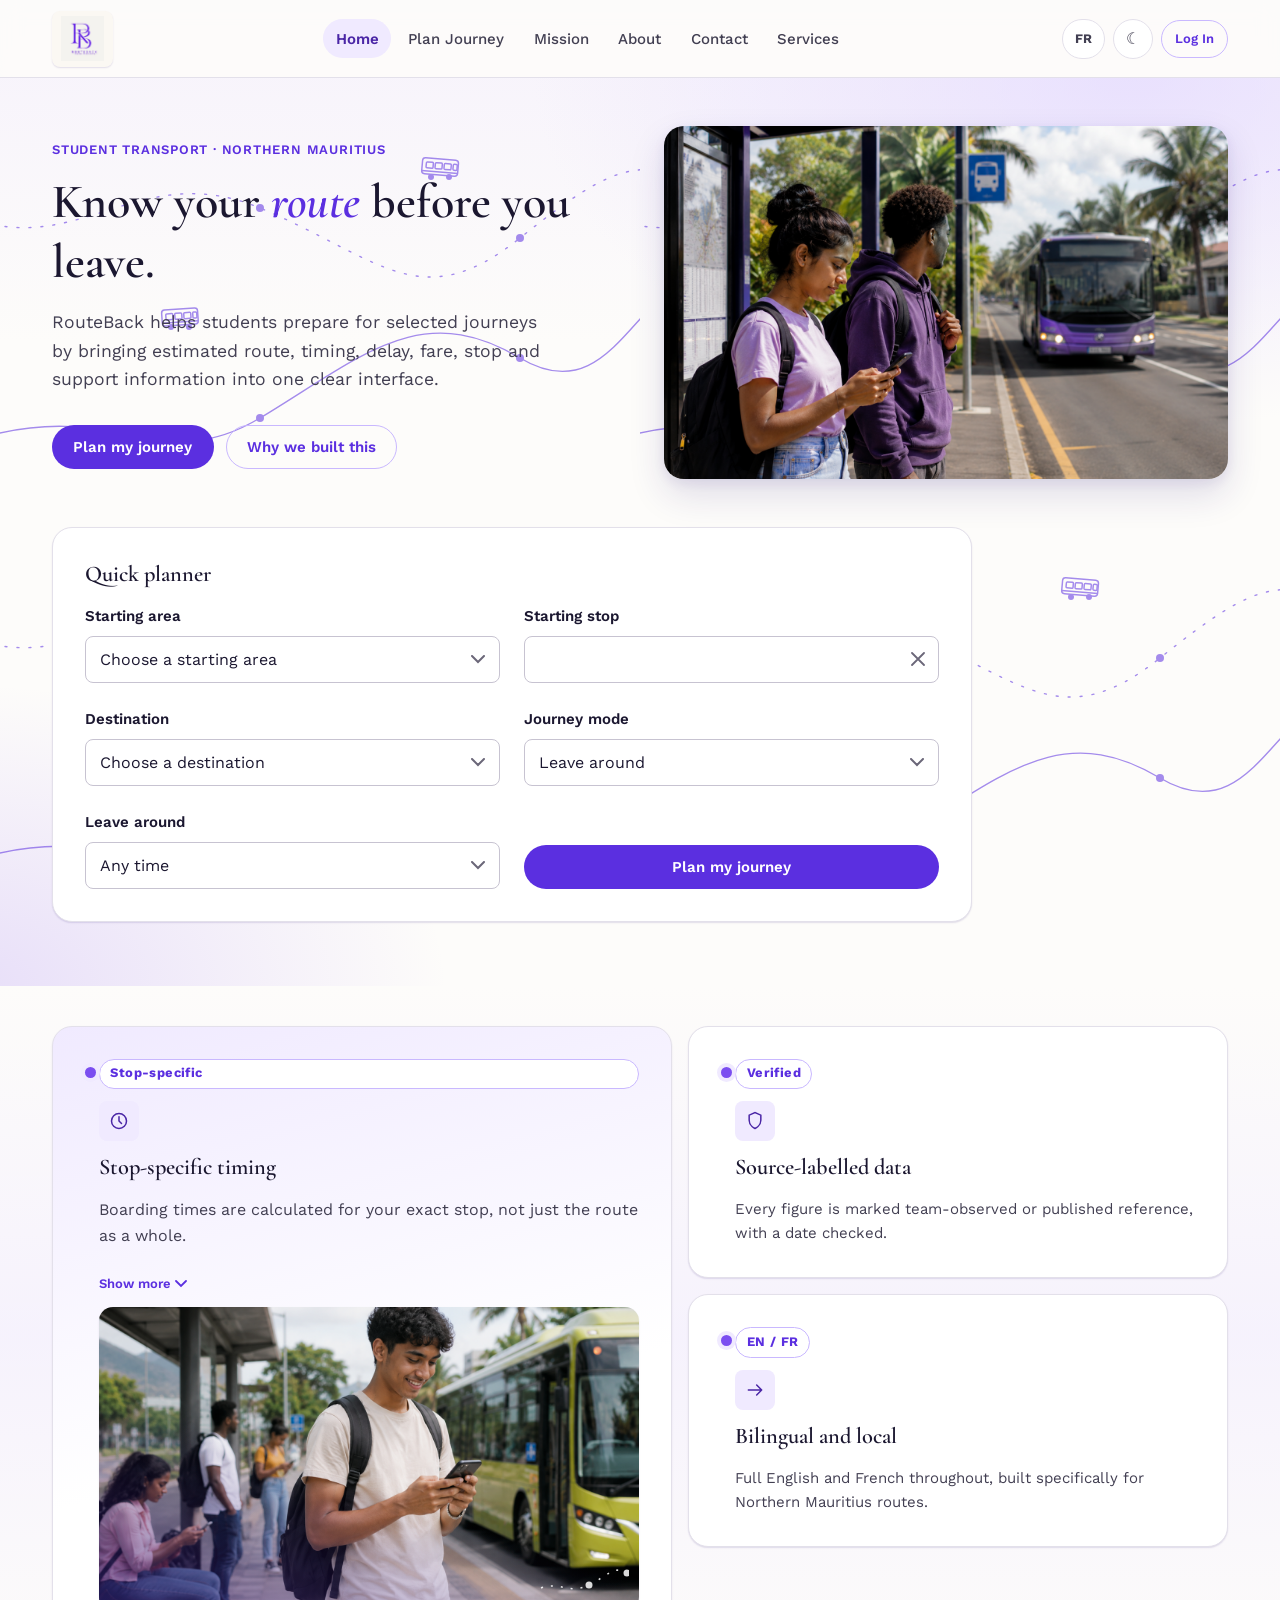
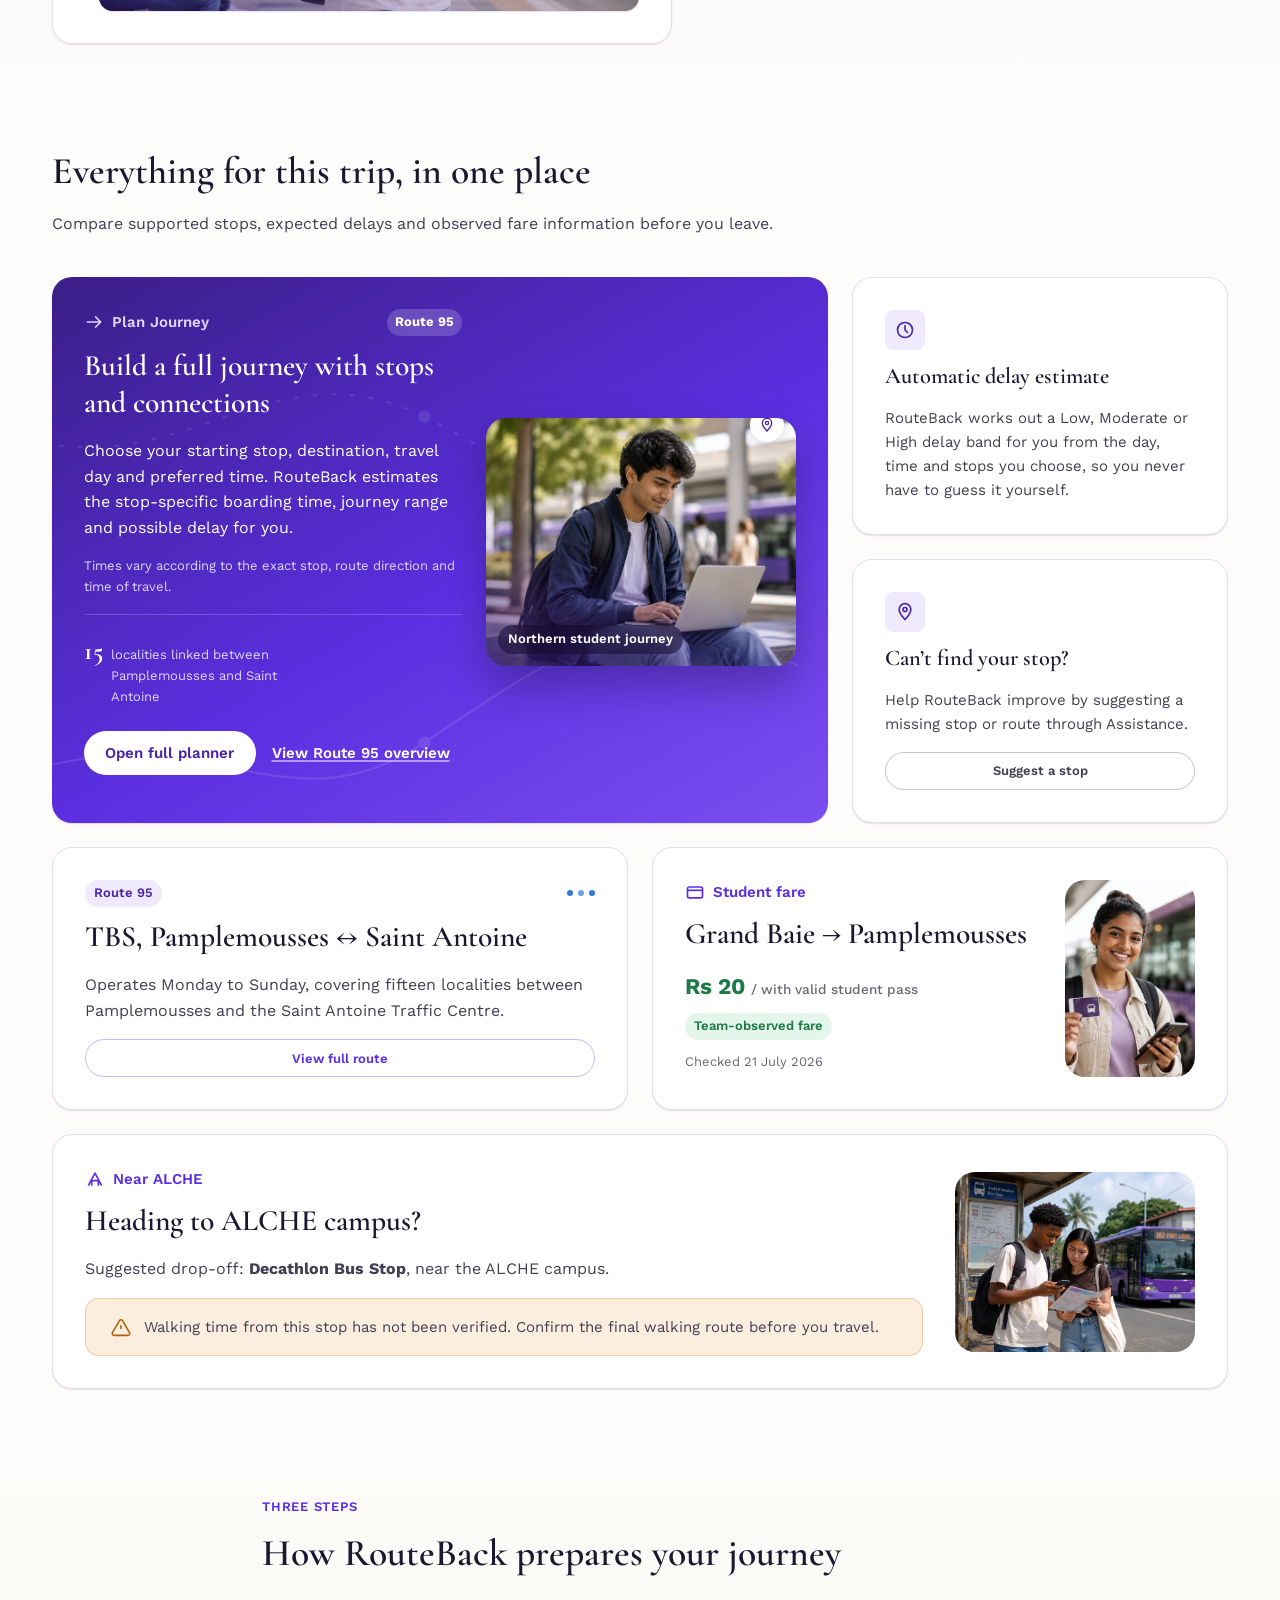
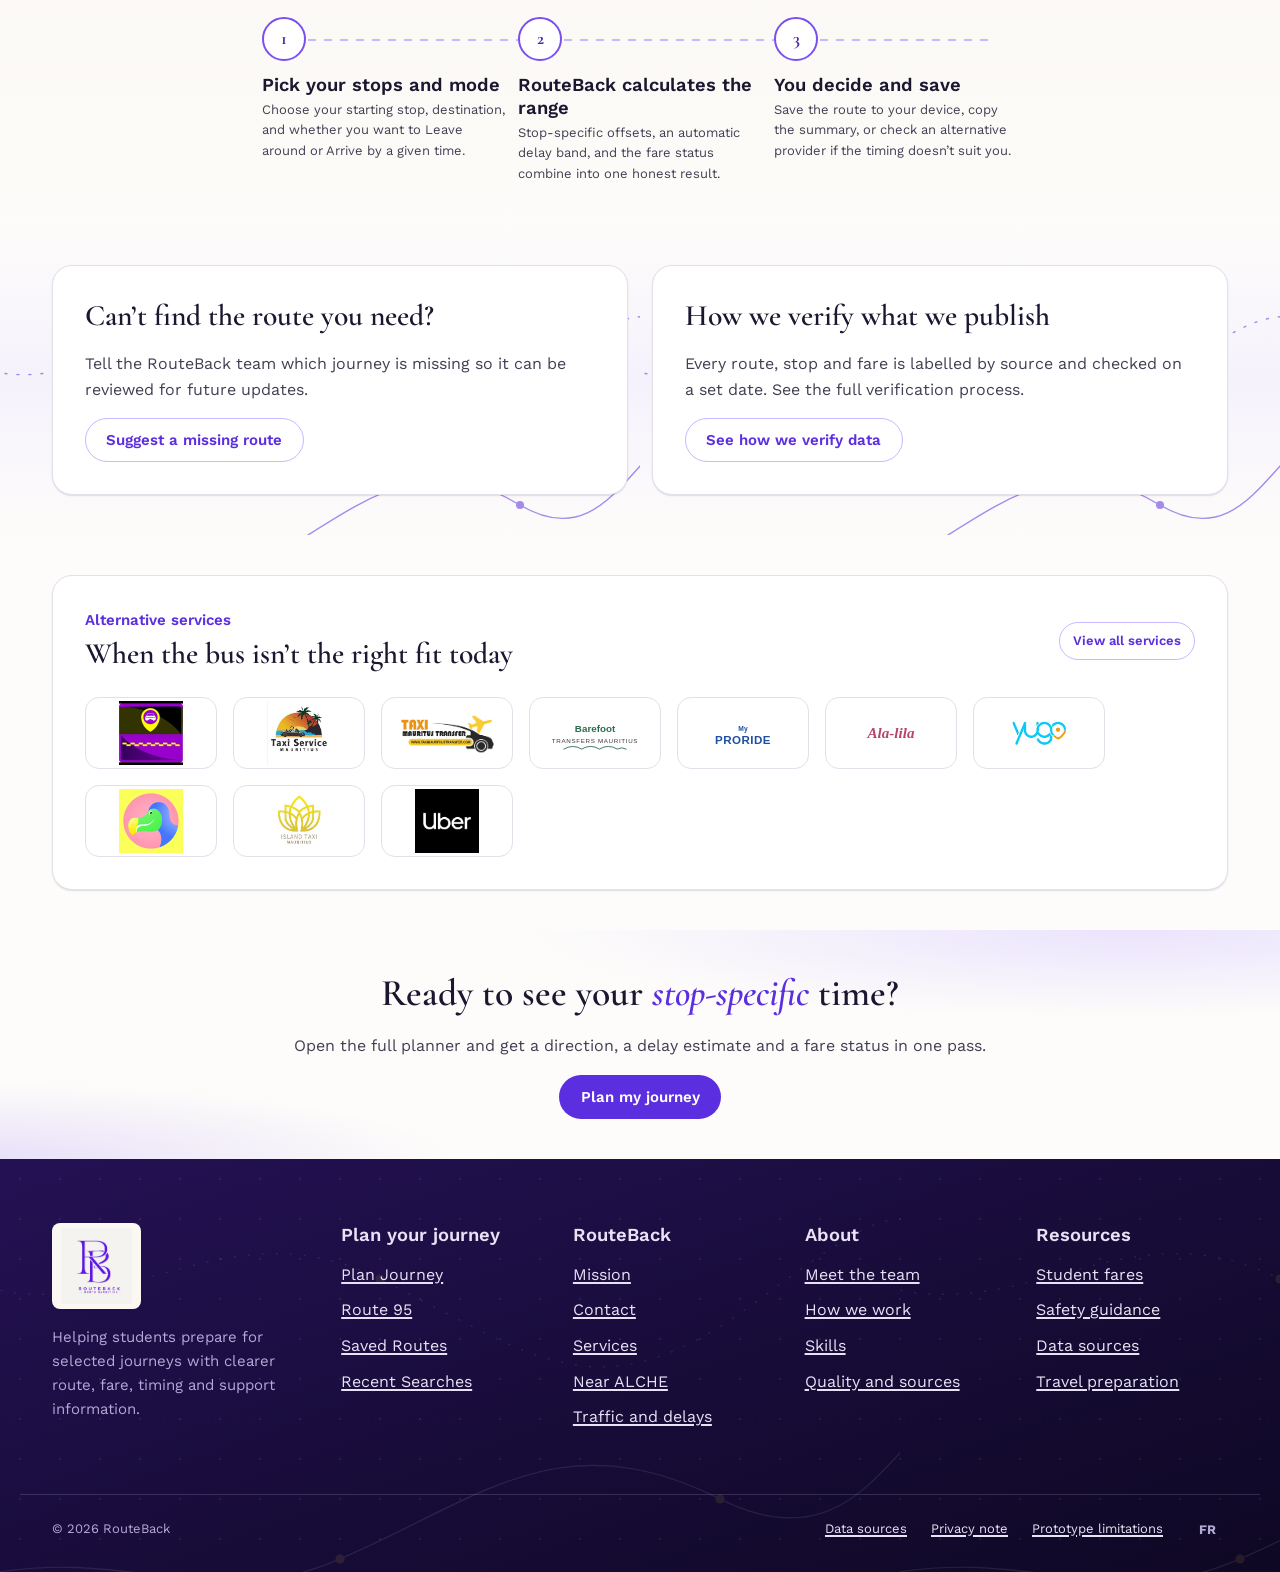
==== index.html @ 8282cd16 "Add design system, all JavaScript, and Home page" ====
<!doctype html>
<html lang="en">
<head>
<meta charset="UTF-8">
<meta name="viewport" content="width=device-width, initial-scale=1">
<title>RouteBack | Home</title>
<meta name="description" content="RouteBack helps students prepare for selected journeys in Northern Mauritius with route, timing, fare, stop and support information in one place.">
<link rel="icon" type="image/svg+xml" href="images/logo/favicon.svg">
<link rel="icon" type="image/jpeg" sizes="32x32" href="images/logo/favicon-32.jpg">
<link rel="icon" type="image/jpeg" sizes="48x48" href="images/logo/favicon-48.jpg">
<link rel="apple-touch-icon" href="images/logo/apple-touch-icon.jpg">

<link rel="preconnect" href="https://fonts.googleapis.com">
<link rel="preconnect" href="https://fonts.gstatic.com" crossorigin>
<link href="https://fonts.googleapis.com/css2?family=Cormorant+Garamond:ital,wght@0,500;0,600;0,700;1,500;1,600&family=Work+Sans:wght@400;500;600;700&display=swap" rel="stylesheet">
<link rel="stylesheet" href="shared/css/main.css">
</head>
<body data-page="home">
<a class="skip-link" href="#main">Skip to content</a>
<header id="site-header" class="site-header"></header>

<main id="main">

  <!-- ============ HERO ============ -->
  <section class="section pattern-wash" style="padding-top:var(--space-8);position:relative;overflow:hidden;">
    <div class="pattern-layer" aria-hidden="true"></div>
    <div class="pattern-transit" aria-hidden="true" style="position:absolute;inset:0;z-index:0;"></div>
    <div class="container" style="position:relative;z-index:1;">
      <div class="grid-2" style="align-items:center;gap:var(--space-8);">
        <div>
          <p class="eyebrow" data-i18n>
            <span lang="en" data-i18n>Student transport · Northern Mauritius</span><span lang="fr" data-i18n>Transport étudiant · Nord de Maurice</span>
          </p>
          <h1>
            <span lang="en" data-i18n>Know your <em class="accent">route</em> before you leave.</span>
            <span lang="fr" data-i18n>Connaissez votre <em class="accent">trajet</em> avant de partir.</span>
          </h1>
          <p style="font-size:1.1rem;max-width:46ch;">
            <span lang="en" data-i18n>RouteBack helps students prepare for selected journeys by bringing estimated route, timing, delay, fare, stop and support information into one clear interface.</span>
            <span lang="fr" data-i18n>RouteBack aide les étudiants à préparer certains trajets en réunissant dans une seule interface claire des informations estimées sur la route, les horaires, les retards, les tarifs, les arrêts et l’assistance.</span>
          </p>
          <div class="cluster gap-3" style="margin-top:var(--space-6);">
            <a class="btn btn-primary" href="planner.html">
              <span lang="en" data-i18n>Plan my journey</span><span lang="fr" data-i18n>Planifier mon trajet</span>
            </a>
            <a class="btn btn-secondary" href="mission.html">
              <span lang="en" data-i18n>Why we built this</span><span lang="fr" data-i18n>Pourquoi nous avons créé ceci</span>
            </a>
          </div>
        </div>
        <div class="rounded-lg aspect-wide" style="box-shadow:var(--shadow-lg);">
          <img class="img-cover" src="images/hero/timetable-board-purple-bus.jpg" alt="Two students check a bus timetable board as a purple RouteBack-area bus approaches the stop.">
        </div>
      </div>

      <!-- Quick planner -->
      <div class="card" style="margin-top:var(--space-8);max-width:920px;">
        <h2 style="font-size:var(--fs-h4);">
          <span lang="en" data-i18n>Quick planner</span><span lang="fr" data-i18n>Planificateur rapide</span>
        </h2>
        <form id="quick-planner-form" novalidate>
          <div class="field-row field-row-2" style="grid-template-columns:1fr 1fr;">
            <div class="field">
              <label for="qp-start"><span lang="en" data-i18n>Starting area</span><span lang="fr" data-i18n>Zone de départ</span></label>
              <select id="qp-start" name="start" required></select>
            </div>
            <div class="field">
              <label for="qp-start-stop"><span lang="en" data-i18n>Starting stop</span><span lang="fr" data-i18n>Arrêt de départ</span></label>
              <select id="qp-start-stop" name="startStop"></select>
            </div>
          </div>
          <div class="field-row field-row-2" style="grid-template-columns:1fr 1fr;">
            <div class="field">
              <label for="qp-dest"><span lang="en" data-i18n>Destination</span><span lang="fr" data-i18n>Destination</span></label>
              <select id="qp-dest" name="dest" required></select>
            </div>
            <div class="field">
              <label for="qp-mode"><span lang="en" data-i18n>Journey mode</span><span lang="fr" data-i18n>Mode de trajet</span></label>
              <select id="qp-mode" name="mode"></select>
            </div>
          </div>
          <div class="field-row field-row-2" style="grid-template-columns:1fr 1fr;align-items:end;">
            <div class="field" style="margin-bottom:0;">
              <label for="qp-time" id="qp-time-label"><span lang="en" data-i18n>Leave around</span><span lang="fr" data-i18n>Partir vers</span></label>
              <select id="qp-time" name="time"></select>
            </div>
            <div class="field" style="margin-bottom:0;">
              <button type="submit" class="btn btn-primary btn-block">
                <span lang="en" data-i18n>Plan my journey</span><span lang="fr" data-i18n>Planifier mon trajet</span>
              </button>
            </div>
          </div>
          <p class="field-error" id="qp-error" role="alert" style="display:none;">
            <span lang="en" data-i18n>Please choose a different starting area and destination.</span><span lang="fr" data-i18n>Veuillez choisir une zone de départ et une destination différentes.</span>
          </p>
        </form>
      </div>
    </div>
  </section>

  <!-- ============ KEY BENEFITS ============ -->
  <section class="section section--tight section-wash-lavender">
    <div class="container">
      <div class="benefit-composition">
        <article class="card benefit-anchor benefit-card reveal">
          <span class="benefit-chip"><span lang="en" data-i18n>Stop-specific</span><span lang="fr" data-i18n>Spécifique à l’arrêt</span></span>
          <div class="card-icon" aria-hidden="true"><svg width="20" height="20" viewBox="0 0 24 24" fill="none"><circle cx="12" cy="12" r="9" stroke="currentColor" stroke-width="1.8"/><path d="M12 7v5l3 3" stroke="currentColor" stroke-width="1.8" stroke-linecap="round"/></svg></div>
          <h4 style="margin-top:var(--space-3);"><span lang="en" data-i18n>Stop-specific timing</span><span lang="fr" data-i18n>Horaire spécifique à l’arrêt</span></h4>
          <p><span lang="en" data-i18n>Boarding times are calculated for your exact stop, not just the route as a whole.</span><span lang="fr" data-i18n>Les heures d’embarquement sont calculées pour votre arrêt exact, pas seulement pour la ligne dans son ensemble.</span></p>
          <button type="button" class="benefit-more-toggle" aria-expanded="false" data-benefit-more>
            <span lang="en" data-i18n>Show more</span><span lang="fr" data-i18n>En savoir plus</span>
            <svg class="chev" width="12" height="8" viewBox="0 0 12 8" fill="none" aria-hidden="true"><path d="M1 1l5 5 5-5" stroke="currentColor" stroke-width="1.8" fill="none" stroke-linecap="round"/></svg>
          </button>
          <p class="benefit-more-detail">
            <span lang="en" data-i18n>Route 95 keeps cumulative-minute offsets for ten team-timed stops, so Decathlon Bus Stop and SSRN Bus Stop show different boarding times from the same departure, instead of one flat duration for the whole route.</span>
            <span lang="fr" data-i18n>La ligne 95 conserve des décalages en minutes cumulées pour dix arrêts chronométrés par l’équipe, afin que l’arrêt Decathlon et l’arrêt SSRN affichent des heures d’embarquement différentes pour un même départ, plutôt qu’une seule durée fixe pour toute la ligne.</span>
          </p>
          <div class="benefit-anchor-media">
            <img class="img-cover" src="images/hero/bus-stop-phone-check.jpg" alt="A student checks the time on their phone while waiting at a bus stop.">
            <svg class="benefit-illustration" width="90" height="70" viewBox="0 0 90 70" fill="none" aria-hidden="true">
              <g stroke="#fff" stroke-width="1.6" opacity="0.85">
                <path d="M2 55 C 22 48, 30 62, 50 52 S 75 32, 88 40" stroke-dasharray="2 8" fill="none"/>
                <circle cx="50" cy="52" r="3.5" fill="#fff" stroke="none"/>
                <circle cx="88" cy="40" r="3.5" fill="#fff" stroke="none"/>
              </g>
            </svg>
          </div>
        </article>

        <div class="benefit-side-stack">
          <article class="card benefit-card reveal reveal-delay-1">
            <span class="benefit-chip"><span lang="en" data-i18n>Verified</span><span lang="fr" data-i18n>Vérifié</span></span>
            <div class="card-icon" aria-hidden="true"><svg width="20" height="20" viewBox="0 0 24 24" fill="none"><path d="M12 21s7-3.5 7-10V5l-7-3-7 3v6c0 6.5 7 10 7 10z" stroke="currentColor" stroke-width="1.8"/></svg></div>
            <h4 style="margin-top:var(--space-3);"><span lang="en" data-i18n>Source-labelled data</span><span lang="fr" data-i18n>Données sourcées</span></h4>
            <p style="font-size:var(--fs-small);"><span lang="en" data-i18n>Every figure is marked team-observed or published reference, with a date checked.</span><span lang="fr" data-i18n>Chaque donnée est marquée observée par l’équipe ou référence publiée, avec une date de vérification.</span></p>
          </article>
          <article class="card benefit-card reveal reveal-delay-2">
            <span class="benefit-chip"><span lang="en" data-i18n>EN / FR</span><span lang="fr" data-i18n>EN / FR</span></span>
            <div class="card-icon" aria-hidden="true"><svg width="20" height="20" viewBox="0 0 24 24" fill="none"><path d="M4 12h16M14 6l6 6-6 6" stroke="currentColor" stroke-width="1.8" stroke-linecap="round" stroke-linejoin="round"/></svg></div>
            <h4 style="margin-top:var(--space-3);"><span lang="en" data-i18n>Bilingual and local</span><span lang="fr" data-i18n>Bilingue et local</span></h4>
            <p style="font-size:var(--fs-small);"><span lang="en" data-i18n>Full English and French throughout, built specifically for Northern Mauritius routes.</span><span lang="fr" data-i18n>Anglais et français complets partout, conçu spécifiquement pour les lignes du Nord de Maurice.</span></p>
          </article>
        </div>
      </div>
    </div>
  </section>

  <!-- ============ BENTO ============ -->
  <section class="section" id="highlights">
    <div class="container">
      <div class="section-head">
        <h2><span lang="en" data-i18n>Everything for this trip, in one place</span><span lang="fr" data-i18n>Tout pour ce trajet, en un seul endroit</span></h2>
        <p><span lang="en" data-i18n>Compare supported stops, expected delays and observed fare information before you leave.</span><span lang="fr" data-i18n>Comparez les arrêts pris en charge, les retards attendus et les tarifs observés avant de partir.</span></p>
      </div>

      <div class="bento">
        <!-- Anchor: Plan Journey -->
        <article class="card bento-card bento-anchor feature-card reveal">
          <div class="feature-card-body">
            <div>
              <div class="card-eyebrow">
                <svg width="20" height="20" viewBox="0 0 24 24" fill="none" aria-hidden="true"><path d="M4 12h16M14 6l6 6-6 6" stroke="currentColor" stroke-width="2" stroke-linecap="round" stroke-linejoin="round"/></svg>
                <span lang="en" data-i18n>Plan Journey</span><span lang="fr" data-i18n>Planifier un trajet</span>
                <span class="deco-route-chip" style="background:rgba(255,255,255,0.18);color:#fff;margin-left:auto;">Route 95</span>
              </div>
              <h3><span lang="en" data-i18n>Build a full journey with stops and connections</span><span lang="fr" data-i18n>Construisez un trajet complet avec arrêts et correspondances</span></h3>
              <p>
                <span lang="en" data-i18n>Choose your starting stop, destination, travel day and preferred time. RouteBack estimates the stop-specific boarding time, journey range and possible delay for you.</span>
                <span lang="fr" data-i18n>Choisissez votre arrêt de départ, votre destination, votre jour de voyage et l’heure souhaitée. RouteBack estime pour vous l’heure d’embarquement spécifique à l’arrêt, la plage horaire du trajet et le retard possible.</span>
              </p>
              <p style="font-size:var(--fs-tiny);color:var(--rb-lavender-200);">
                <span lang="en" data-i18n>Times vary according to the exact stop, route direction and time of travel.</span>
                <span lang="fr" data-i18n>Les horaires varient selon l’arrêt exact, la direction de la ligne et l’heure du trajet.</span>
              </p>
              <div class="feature-stat">
                <strong>15</strong>
                <span><span lang="en" data-i18n>localities linked between Pamplemousses and Saint Antoine</span><span lang="fr" data-i18n>localités reliées entre Pamplemousses et Saint Antoine</span></span>
              </div>
              <div class="feature-actions">
                <a class="btn btn-primary-on-dark" href="planner.html">
                  <span lang="en" data-i18n>Open full planner</span><span lang="fr" data-i18n>Ouvrir le planificateur complet</span>
                </a>
                <a class="feature-link-ghost" href="planner.html#route-95"><span lang="en" data-i18n>View Route 95 overview</span><span lang="fr" data-i18n>Voir l’aperçu de la ligne 95</span></a>
              </div>
            </div>
            <div class="feature-image-frame">
              <span class="feature-marker" aria-hidden="true">
                <svg width="16" height="16" viewBox="0 0 24 24" fill="none"><path d="M12 21s7-7.2 7-12a7 7 0 10-14 0c0 4.8 7 12 7 12z" stroke="currentColor" stroke-width="2"/><circle cx="12" cy="9" r="2.4" stroke="currentColor" stroke-width="2"/></svg>
              </span>
              <img class="img-cover" src="images/hero/solo-laptop-bench.jpg" alt="A student plans a journey on a laptop outside, with a bus visible in the background.">
              <span class="feature-image-caption"><span lang="en" data-i18n>Northern student journey</span><span lang="fr" data-i18n>Trajet étudiant du Nord</span></span>
            </div>
          </div>
        </article>

        <div class="bento-side-stack">
          <article class="card bento-card bento-small reveal reveal-delay-1" id="traffic" style="flex:1;">
            <div class="card-icon" aria-hidden="true">
              <svg width="20" height="20" viewBox="0 0 24 24" fill="none"><circle cx="12" cy="12" r="9" stroke="currentColor" stroke-width="2"/><path d="M12 7v5l3 3" stroke="currentColor" stroke-width="2" stroke-linecap="round"/></svg>
            </div>
            <h4 style="margin-top:var(--space-3);"><span lang="en" data-i18n>Automatic delay estimate</span><span lang="fr" data-i18n>Estimation automatique du retard</span></h4>
            <p style="font-size:var(--fs-small);">
              <span lang="en" data-i18n>RouteBack works out a Low, Moderate or High delay band for you from the day, time and stops you choose, so you never have to guess it yourself.</span>
              <span lang="fr" data-i18n>RouteBack calcule pour vous une bande de retard Faible, Modérée ou Élevée selon le jour, l’heure et les arrêts choisis, vous n’avez jamais à la deviner vous-même.</span>
            </p>
          </article>
          <article class="card bento-card bento-small pattern-pin-accent reveal reveal-delay-2" style="flex:1;">
            <div class="card-icon" aria-hidden="true">
              <svg width="20" height="20" viewBox="0 0 24 24" fill="none"><path d="M12 21s7-7.2 7-12a7 7 0 10-14 0c0 4.8 7 12 7 12z" stroke="currentColor" stroke-width="2"/><circle cx="12" cy="9" r="2.4" stroke="currentColor" stroke-width="2"/></svg>
            </div>
            <h4 style="margin-top:var(--space-3);"><span lang="en" data-i18n>Can’t find your stop?</span><span lang="fr" data-i18n>Vous ne trouvez pas votre arrêt ?</span></h4>
            <p style="font-size:var(--fs-small);">
              <span lang="en" data-i18n>Help RouteBack improve by suggesting a missing stop or route through Assistance.</span>
              <span lang="fr" data-i18n>Aidez RouteBack à s’améliorer en suggérant un arrêt ou une ligne manquante via Assistance.</span>
            </p>
            <a class="btn btn-ghost btn-sm" style="margin-top:auto;" href="contact.html"><span lang="en" data-i18n>Suggest a stop</span><span lang="fr" data-i18n>Suggérer un arrêt</span></a>
          </article>
        </div>

        <!-- Route 95 overview -->
        <article class="card bento-card bento-medium reveal" id="route-95">
          <div class="card-eyebrow">
            <span class="tag tag-brand">Route 95</span>
            <span class="deco-stop-sequence" aria-hidden="true" style="margin-left:auto;">
              <span class="dot dot-info"></span><span class="dot dot-info"></span><span class="dot dot-info"></span>
            </span>
          </div>
          <h3><span lang="en" data-i18n>TBS, Pamplemousses ↔ Saint Antoine</span><span lang="fr" data-i18n>TBS, Pamplemousses ↔ Saint Antoine</span></h3>
          <p><span lang="en" data-i18n>Operates Monday to Sunday, covering fifteen localities between Pamplemousses and the Saint Antoine Traffic Centre.</span><span lang="fr" data-i18n>Circule du lundi au dimanche, desservant quinze localités entre Pamplemousses et le Traffic Centre de Saint Antoine.</span></p>
          <a class="btn btn-secondary btn-sm" style="margin-top:auto;" href="planner.html#route-95"><span lang="en" data-i18n>View full route</span><span lang="fr" data-i18n>Voir l’itinéraire complet</span></a>
        </article>

        <!-- Fare card -->
        <article class="card bento-card bento-medium reveal reveal-delay-1" id="fares" style="flex-direction:row;flex-wrap:wrap;gap:var(--space-5);">
          <div style="flex:1;min-width:180px;">
            <div class="card-eyebrow">
              <svg width="20" height="20" viewBox="0 0 24 24" fill="none" aria-hidden="true"><rect x="3" y="6" width="18" height="13" rx="2" stroke="currentColor" stroke-width="2"/><path d="M3 10h18" stroke="currentColor" stroke-width="2"/></svg>
              <span lang="en" data-i18n>Student fare</span><span lang="fr" data-i18n>Tarif étudiant</span>
            </div>
            <h3><span lang="en" data-i18n>Grand Baie → Pamplemousses</span><span lang="fr" data-i18n>Grand Baie → Pamplemousses</span></h3>
            <p style="font-size:1.4rem;font-weight:700;color:var(--rb-success-700);margin-bottom:var(--space-2);">Rs 20 <span style="font-size:0.85rem;font-weight:500;color:var(--text-muted);">/ <span lang="en" data-i18n>with valid student pass</span><span lang="fr" data-i18n>avec carte étudiante valide</span></span></p>
            <div class="cluster gap-2">
              <span class="tag tag-success"><span lang="en" data-i18n>Team-observed fare</span><span lang="fr" data-i18n>Tarif observé par l’équipe</span></span>
            </div>
            <p class="field-hint" style="margin-top:var(--space-3);"><span lang="en" data-i18n>Checked 21 July 2026</span><span lang="fr" data-i18n>Vérifié le 21 juillet 2026</span></p>
          </div>
          <div class="rounded-lg" style="flex:0 0 130px;min-height:150px;">
            <img class="img-cover" src="images/hero/student-pass-card.jpg" alt="A student holds a bus pass card outside a bus.">
          </div>
        </article>

        <!-- ALCHE -->
        <article class="card bento-card bento-wide reveal" id="alche" style="flex-direction:row;flex-wrap:wrap;gap:var(--space-6);align-items:center;">
          <div style="flex:1;min-width:240px;">
            <div class="card-eyebrow">
              <svg width="20" height="20" viewBox="0 0 24 24" fill="none" aria-hidden="true"><path d="M4 20l8-15 8 15" stroke="currentColor" stroke-width="2" stroke-linejoin="round"/><path d="M8 20v-6h8v6" stroke="currentColor" stroke-width="2"/></svg>
              <span lang="en" data-i18n>Near ALCHE</span><span lang="fr" data-i18n>Près de l’ALCHE</span>
            </div>
            <h3><span lang="en" data-i18n>Heading to ALCHE campus?</span><span lang="fr" data-i18n>Vous allez au campus ALCHE ?</span></h3>
            <p>
              <span lang="en" data-i18n>Suggested drop-off: <strong>Decathlon Bus Stop</strong>, near the ALCHE campus.</span>
              <span lang="fr" data-i18n>Dépose suggérée : <strong>arrêt Decathlon</strong>, près du campus ALCHE.</span>
            </p>
            <div class="notice notice-warning" style="margin-top:var(--space-3);">
              <svg class="notice-icon" viewBox="0 0 24 24" fill="none" aria-hidden="true"><path d="M12 9v4M12 17h.01M10.3 3.9L2.7 17a2 2 0 001.7 3h15.2a2 2 0 001.7-3L13.7 3.9a2 2 0 00-3.4 0z" stroke="currentColor" stroke-width="1.8"/></svg>
              <span><span lang="en" data-i18n>Walking time from this stop has not been verified. Confirm the final walking route before you travel.</span><span lang="fr" data-i18n>Le temps de marche depuis cet arrêt n’a pas été vérifié. Confirmez l’itinéraire à pied avant de voyager.</span></span>
            </div>
          </div>
          <div class="rounded-lg" style="flex:0 0 240px;height:180px;">
            <img class="img-cover" src="images/hero/map-reading-bus-stop.jpg" alt="Two students reading a printed route map at a bus stop signposted Bus Stop / Arrêt d’autobus.">
          </div>
        </article>
      </div>
    </div>
  </section>

  <!-- ============ HOW ROUTEBACK PREPARES A JOURNEY ============ -->
  <section class="section section--tight section-wash-cream">
    <div class="container container--narrow">
      <div class="section-head">
        <p class="eyebrow"><span lang="en" data-i18n>Three steps</span><span lang="fr" data-i18n>Trois étapes</span></p>
        <h2><span lang="en" data-i18n>How RouteBack prepares your journey</span><span lang="fr" data-i18n>Comment RouteBack prépare votre trajet</span></h2>
      </div>
      <div class="route-timeline">
        <div class="route-timeline-track">
          <div class="route-stop reveal">
            <div class="route-stop-marker" aria-hidden="true">1</div>
            <h5><span lang="en" data-i18n>Pick your stops and mode</span><span lang="fr" data-i18n>Choisissez vos arrêts et mode</span></h5>
            <p><span lang="en" data-i18n>Choose your starting stop, destination, and whether you want to Leave around or Arrive by a given time.</span><span lang="fr" data-i18n>Choisissez votre arrêt de départ, destination, et si vous voulez Partir vers ou Arriver avant une heure donnée.</span></p>
          </div>
          <div class="route-stop reveal reveal-delay-1">
            <div class="route-stop-marker" aria-hidden="true">2</div>
            <h5><span lang="en" data-i18n>RouteBack calculates the range</span><span lang="fr" data-i18n>RouteBack calcule la plage</span></h5>
            <p><span lang="en" data-i18n>Stop-specific offsets, an automatic delay band, and the fare status combine into one honest result.</span><span lang="fr" data-i18n>Les décalages propres à l’arrêt, une bande de retard automatique et le statut du tarif se combinent en un résultat honnête.</span></p>
          </div>
          <div class="route-stop reveal reveal-delay-2">
            <div class="route-stop-marker" aria-hidden="true">3</div>
            <h5><span lang="en" data-i18n>You decide and save</span><span lang="fr" data-i18n>Vous décidez et enregistrez</span></h5>
            <p><span lang="en" data-i18n>Save the route to your device, copy the summary, or check an alternative provider if the timing doesn’t suit you.</span><span lang="fr" data-i18n>Enregistrez le trajet sur votre appareil, copiez le résumé, ou vérifiez un prestataire alternatif si l’horaire ne vous convient pas.</span></p>
          </div>
        </div>
      </div>
    </div>
  </section>

  <!-- ============ MISSING ROUTE + VERIFICATION ============ -->
  <section class="section section--tight section-wash-lavender" style="position:relative;overflow:hidden;">
    <div class="pattern-transit" aria-hidden="true" style="position:absolute;inset:0;z-index:0;"></div>
    <div class="container" style="position:relative;z-index:1;">
      <div class="grid-2">
        <div class="card reveal">
          <h3><span lang="en" data-i18n>Can’t find the route you need?</span><span lang="fr" data-i18n>Vous ne trouvez pas la ligne dont vous avez besoin ?</span></h3>
          <p><span lang="en" data-i18n>Tell the RouteBack team which journey is missing so it can be reviewed for future updates.</span><span lang="fr" data-i18n>Indiquez à l’équipe RouteBack quel trajet manque afin qu’il soit examiné pour de futures mises à jour.</span></p>
          <a class="btn btn-secondary" href="contact.html?category=missing-route"><span lang="en" data-i18n>Suggest a missing route</span><span lang="fr" data-i18n>Suggérer une ligne manquante</span></a>
        </div>
        <div class="card reveal reveal-delay-1">
          <h3><span lang="en" data-i18n>How we verify what we publish</span><span lang="fr" data-i18n>Comment nous vérifions ce que nous publions</span></h3>
          <p><span lang="en" data-i18n>Every route, stop and fare is labelled by source and checked on a set date. See the full verification process.</span><span lang="fr" data-i18n>Chaque ligne, arrêt et tarif est étiqueté par source et vérifié à une date précise. Consultez le processus complet de vérification.</span></p>
          <a class="btn btn-secondary" href="mission.html#verification"><span lang="en" data-i18n>See how we verify data</span><span lang="fr" data-i18n>Voir comment nous vérifions les données</span></a>
        </div>
      </div>
    </div>
  </section>

  <!-- ============ SERVICES STRIP ============ -->
  <section class="section section--tight">
    <div class="container">
      <div class="card bento-wide reveal" style="display:block;">
        <div class="flex items-center justify-between flex-wrap gap-3" style="margin-bottom:var(--space-5);">
          <div>
            <div class="card-eyebrow" style="margin-bottom:var(--space-1);">
              <span lang="en" data-i18n>Alternative services</span><span lang="fr" data-i18n>Services alternatifs</span>
            </div>
            <h3 style="margin-bottom:0;"><span lang="en" data-i18n>When the bus isn’t the right fit today</span><span lang="fr" data-i18n>Quand le bus ne convient pas aujourd’hui</span></h3>
          </div>
          <a class="btn btn-secondary btn-sm" href="services.html"><span lang="en" data-i18n>View all services</span><span lang="fr" data-i18n>Voir tous les services</span></a>
        </div>
        <div id="services-strip" class="cluster gap-4" style="flex-wrap:wrap;"></div>
      </div>
    </div>
  </section>

  <!-- ============ FINAL CTA ============ -->
  <section class="section section--tight pattern-wash" style="position:relative;">
    <div class="pattern-layer" aria-hidden="true"></div>
    <div class="container container--narrow text-center" style="position:relative;z-index:1;">
      <h2><span lang="en" data-i18n>Ready to see your <em class="accent">stop-specific</em> time?</span><span lang="fr" data-i18n>Prêt à voir votre heure <em class="accent">spécifique à l’arrêt</em> ?</span></h2>
      <p><span lang="en" data-i18n>Open the full planner and get a direction, a delay estimate and a fare status in one pass.</span><span lang="fr" data-i18n>Ouvrez le planificateur complet et obtenez une direction, une estimation de retard et un statut tarifaire en une seule fois.</span></p>
      <a class="btn btn-primary" href="planner.html"><span lang="en" data-i18n>Plan my journey</span><span lang="fr" data-i18n>Planifier mon trajet</span></a>
    </div>
  </section>

</main>

<footer id="site-footer" class="site-footer"></footer>

<script src="shared/js/storage.js" defer></script>
<script src="shared/js/i18n.js" defer></script>
<script src="shared/js/theme.js" defer></script>
<script src="shared/js/ui.js" defer></script>
<script src="shared/js/validation.js" defer></script>
<script src="shared/js/data.js" defer></script>
<script src="shared/js/planner-tools.js" defer></script>
<script src="shared/js/nav.js" defer></script>
<script src="assets/js/index.js" defer></script>
<script src="shared/js/partials.js" defer></script>
</body>
</html>
---- shared/css/main.css ----
/* ==========================================================================
   RouteBack — Stylesheet entry point
   Load order matters: tokens → reset → layout → patterns → components → utils
   ========================================================================== */

@import url('variables.css?v=22');
@import url('base.css?v=22');
@import url('layout.css?v=22');
@import url('patterns.css?v=22');
@import url('components.css?v=22');
@import url('sections.css?v=1');
@import url('utilities.css?v=22');
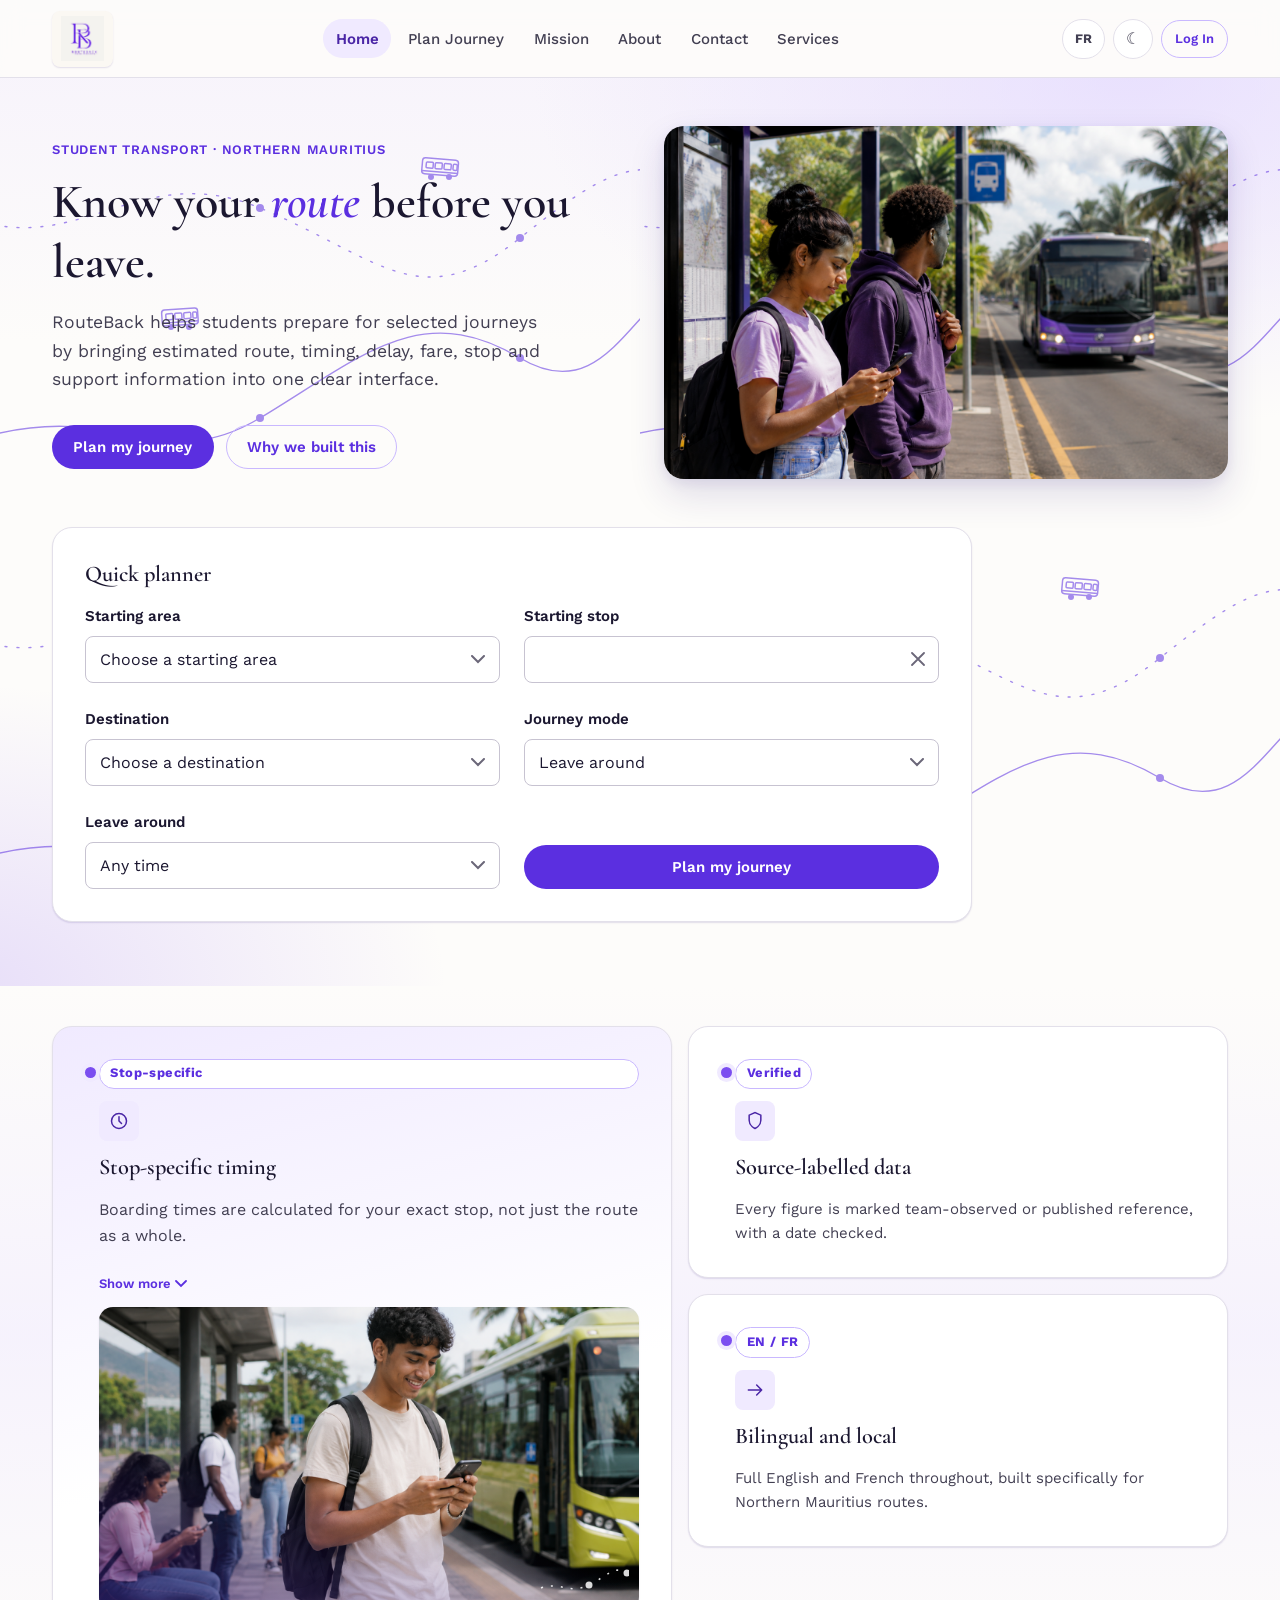
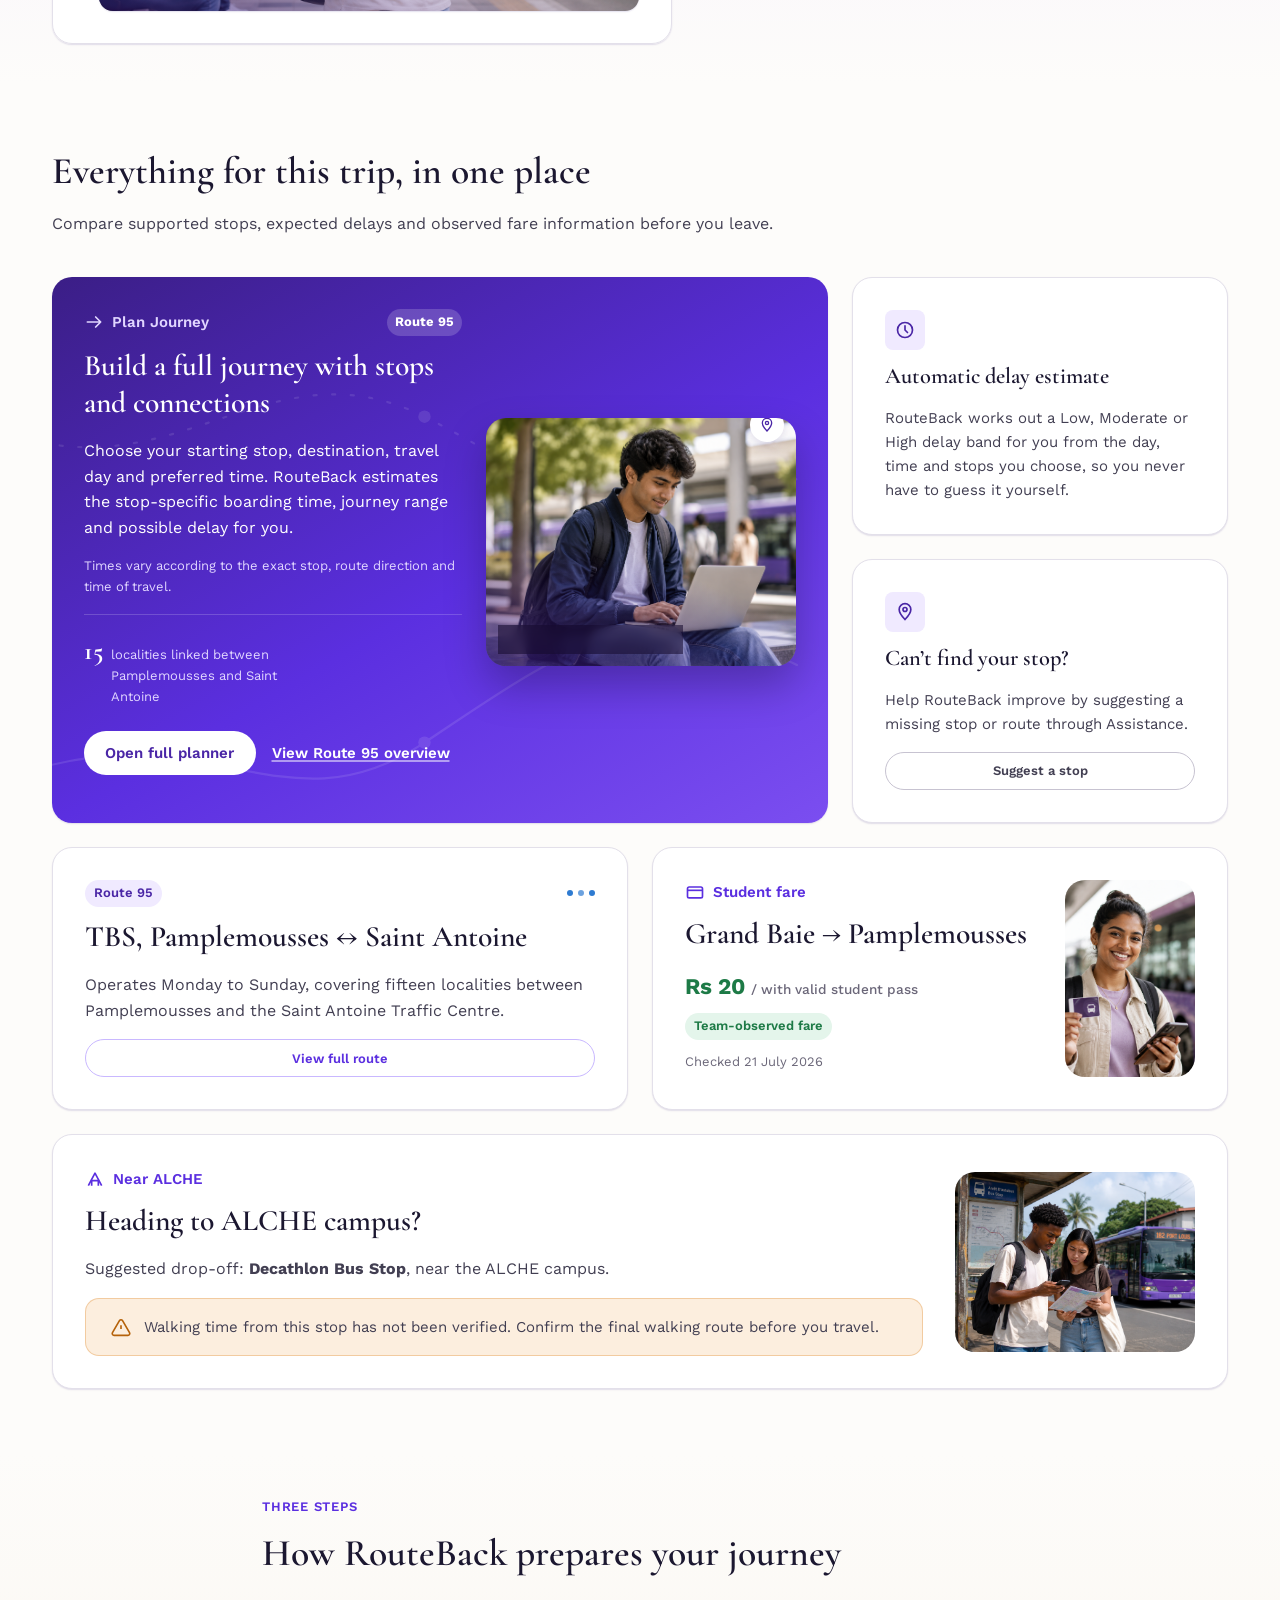
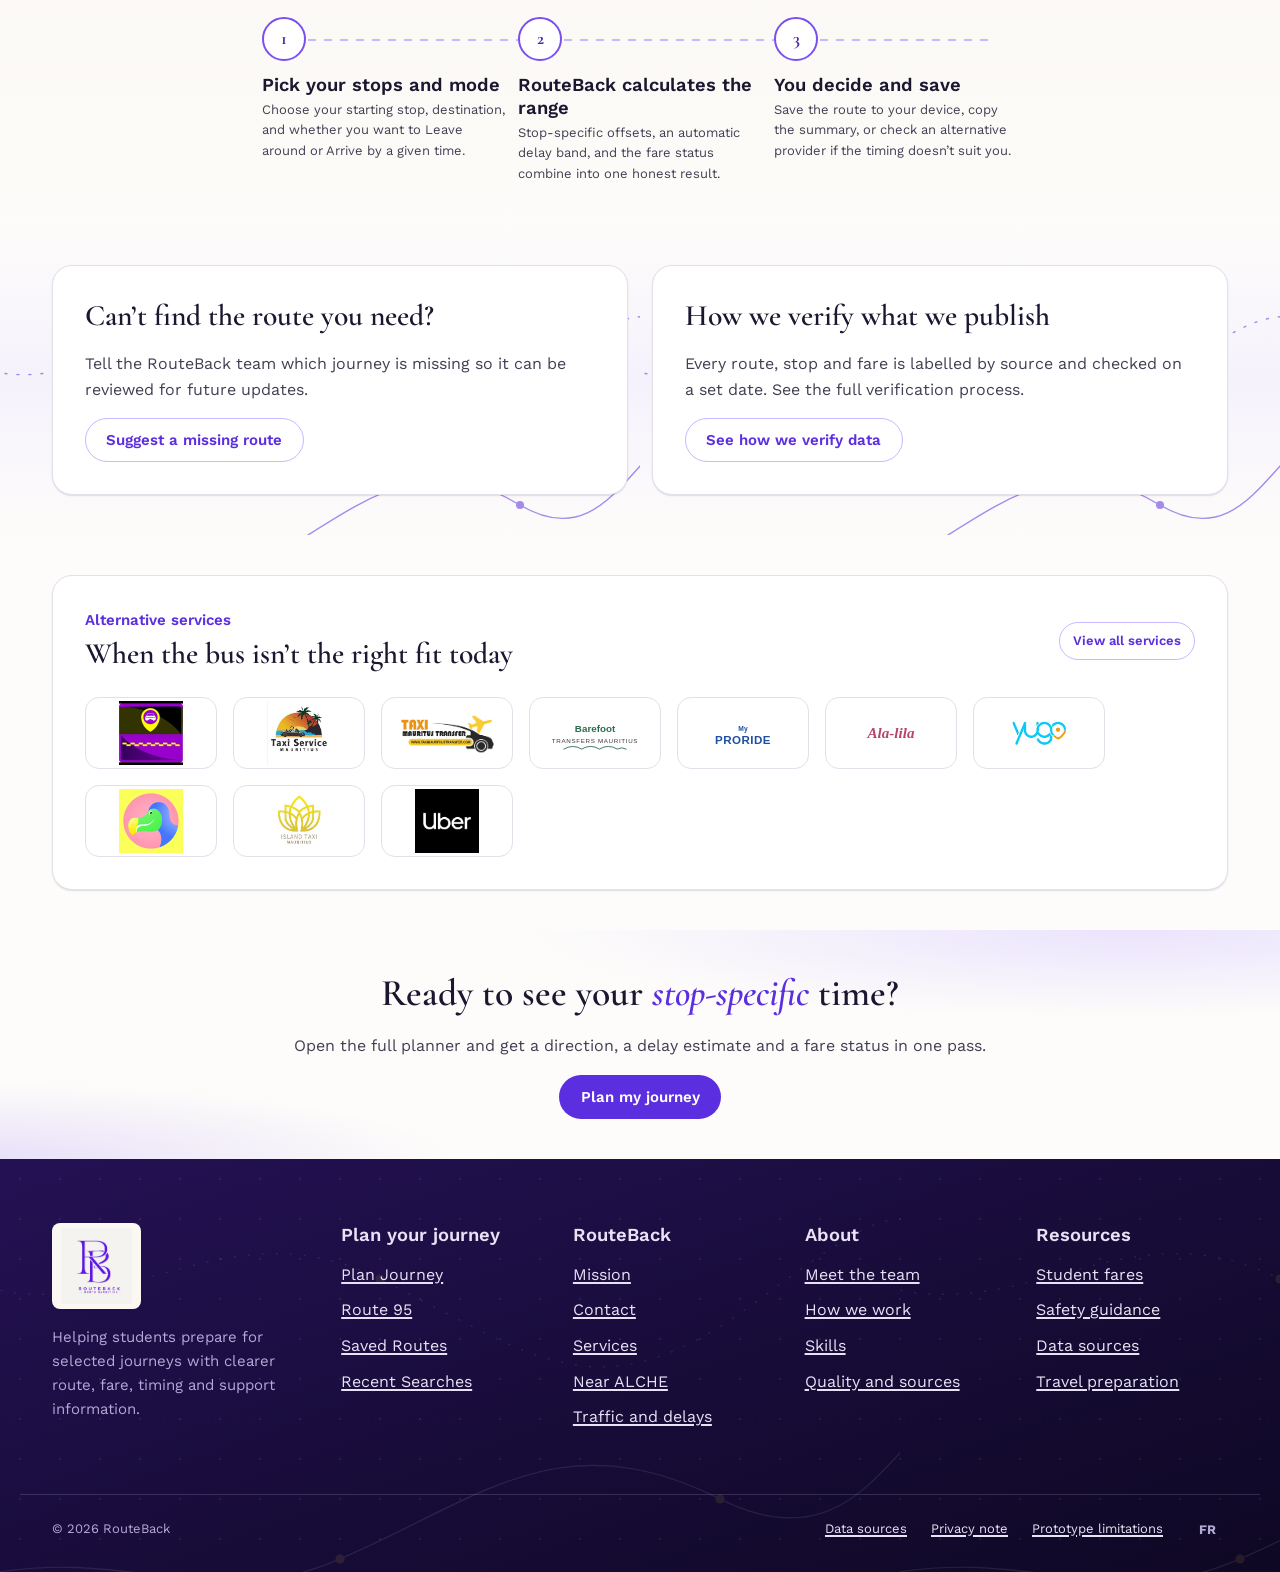
==== commit 839b074b: "Made the favicon image to reflect routeback logo." ====
--- a/index.html
+++ b/index.html
@@ -6,7 +6,8 @@
 <title>RouteBack | Home</title>
 <meta name="description" content="RouteBack helps students prepare for selected journeys in Northern Mauritius with route, timing, fare, stop and support information in one place.">
 <link rel="icon" type="image/svg+xml" href="images/logo/favicon.svg">
-<link rel="icon" type="image/jpeg" sizes="32x32" href="images/logo/favicon-32.jpg">
+<link rel="
+icon" type="image/jpeg" sizes="32x32" href="images/logo/favicon-32.jpg">
 <link rel="icon" type="image/jpeg" sizes="48x48" href="images/logo/favicon-48.jpg">
 <link rel="apple-touch-icon" href="images/logo/apple-touch-icon.jpg">
 
--- a/shared/css/main.css
+++ b/shared/css/main.css
@@ -1,7 +1,7 @@
-/* ==========================================================================
+/* 
    RouteBack — Stylesheet entry point
    Load order matters: tokens → reset → layout → patterns → components → utils
-   ========================================================================== */
+   */
 
 @import url('variables.css?v=22');
 @import url('base.css?v=22');
